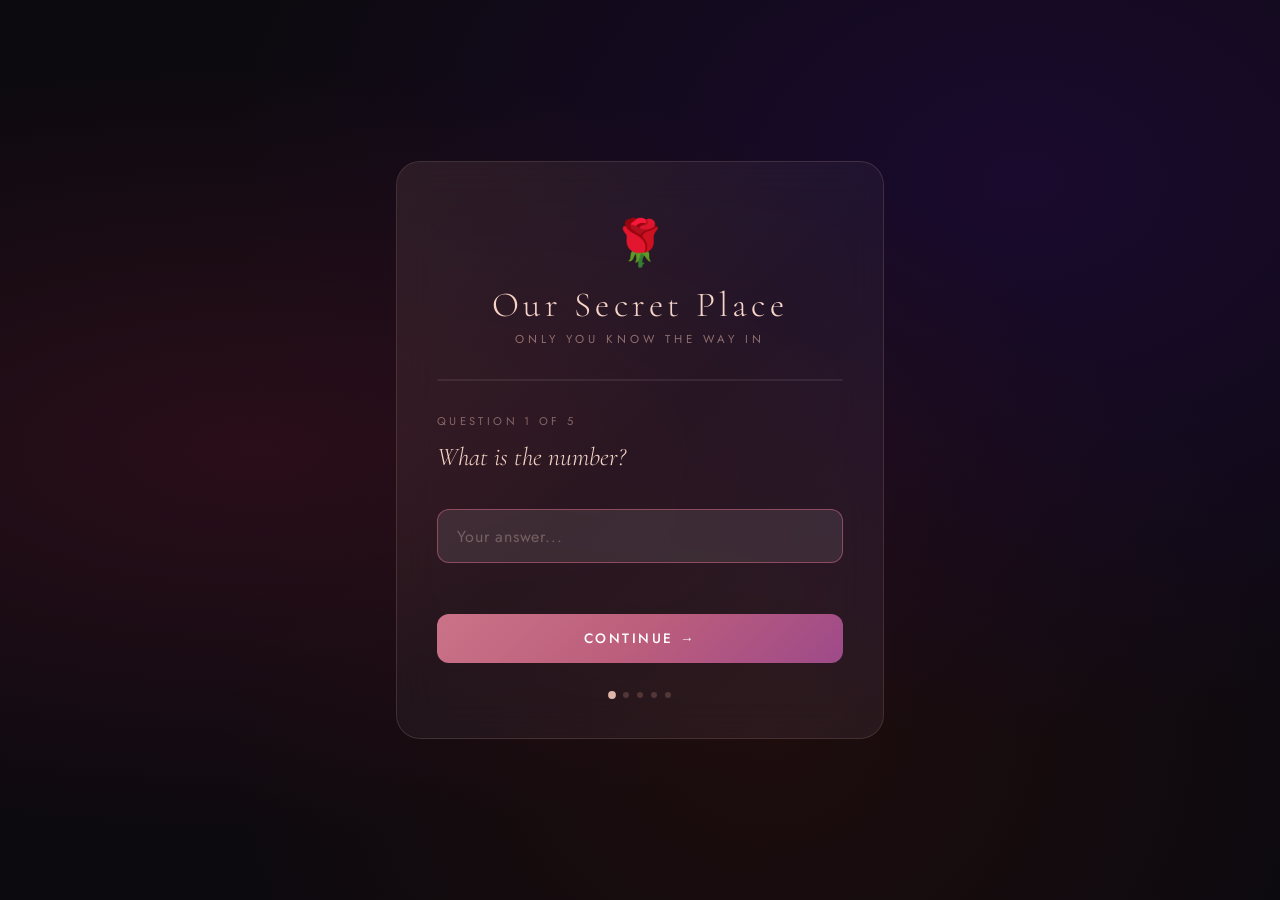
==== home-page.html @ 3a5ce4c2 "new login page added" ====
<!DOCTYPE html>
<html lang="en">
<head>
  <meta charset="UTF-8">
  <meta name="viewport" content="width=device-width, initial-scale=1.0">
  <title>Arsène & Majorine — A Love Story</title>
  <link rel="preconnect" href="https://fonts.googleapis.com">
  <link href="https://fonts.googleapis.com/css2?family=Cormorant+Garamond:ital,wght@0,300;0,400;1,300;1,400&family=Cinzel:wght@400;600&family=Raleway:wght@300;400;500&display=swap" rel="stylesheet">
  <link rel="stylesheet" href="style.css">
  <style>
    /* ===== HOME PAGE ===== */
    .hero {
      height: 100vh;
      display: flex;
      flex-direction: column;
      align-items: center;
      justify-content: center;
      text-align: center;
      position: relative;
      overflow: hidden;
      background: #0a0407;
    }

    .hero::before {
      content: '';
      position: absolute;
      inset: 0;
      background:
        radial-gradient(ellipse 80% 60% at 50% 40%, rgba(180, 60, 80, 0.18) 0%, transparent 70%),
        radial-gradient(ellipse 40% 40% at 20% 80%, rgba(120, 40, 60, 0.12) 0%, transparent 60%),
        radial-gradient(ellipse 40% 40% at 80% 20%, rgba(200, 100, 80, 0.10) 0%, transparent 60%);
      animation: heroGlow 8s ease-in-out infinite alternate;
    }

    @keyframes heroGlow {
      0% { opacity: 0.7; }
      100% { opacity: 1; }
    }

    .rose-petals {
      position: absolute;
      inset: 0;
      pointer-events: none;
      overflow: hidden;
    }

    .petal {
      position: absolute;
      width: 8px;
      height: 12px;
      background: radial-gradient(ellipse at 30% 30%, rgba(220, 100, 100, 0.7), rgba(160, 40, 60, 0.3));
      border-radius: 50% 0 50% 0;
      animation: fall linear infinite;
      opacity: 0;
    }

    @keyframes fall {
      0% { transform: translateY(-20px) rotate(0deg) translateX(0); opacity: 0; }
      10% { opacity: 0.8; }
      90% { opacity: 0.4; }
      100% { transform: translateY(100vh) rotate(360deg) translateX(60px); opacity: 0; }
    }

    .hero-date {
      font-family: 'Raleway', sans-serif;
      font-size: 0.75rem;
      letter-spacing: 0.4em;
      color: rgba(220, 160, 140, 0.7);
      text-transform: uppercase;
      margin-bottom: 2rem;
      animation: fadeUp 1.2s ease forwards;
      opacity: 0;
    }

    .hero-names {
      font-family: 'Cinzel', serif;
      font-size: clamp(2.8rem, 8vw, 7rem);
      font-weight: 400;
      color: #f5e8e0;
      line-height: 1;
      letter-spacing: 0.05em;
      animation: fadeUp 1.2s ease 0.3s forwards;
      opacity: 0;
      position: relative;
    }

    .hero-names .ampersand {
      font-family: 'Cormorant Garamond', serif;
      font-style: italic;
      font-size: 0.8em;
      color: rgba(220, 120, 100, 0.9);
      display: block;
      line-height: 1.2;
    }

    .hero-tagline {
      font-family: 'Cormorant Garamond', serif;
      font-style: italic;
      font-size: clamp(1.1rem, 3vw, 1.6rem);
      color: rgba(245, 220, 200, 0.7);
      margin-top: 1.5rem;
      animation: fadeUp 1.2s ease 0.6s forwards;
      opacity: 0;
    }

    .hero-divider {
      width: 80px;
      height: 1px;
      background: linear-gradient(90deg, transparent, rgba(220, 140, 100, 0.8), transparent);
      margin: 2rem auto;
      animation: fadeUp 1.2s ease 0.9s forwards;
      opacity: 0;
    }

    .hero-nav {
      display: flex;
      gap: clamp(1.5rem, 4vw, 3.5rem);
      animation: fadeUp 1.2s ease 1.2s forwards;
      opacity: 0;
      flex-wrap: wrap;
      justify-content: center;
      padding: 0 1rem;
    }

    .hero-nav a {
      font-family: 'Raleway', sans-serif;
      font-size: 0.7rem;
      letter-spacing: 0.35em;
      text-transform: uppercase;
      color: rgba(245, 220, 200, 0.6);
      text-decoration: none;
      transition: color 0.3s, opacity 0.3s;
      padding: 0.5rem 0;
      position: relative;
    }

    .hero-nav a::after {
      content: '';
      position: absolute;
      bottom: 0;
      left: 0;
      width: 0;
      height: 1px;
      background: rgba(220, 120, 100, 0.8);
      transition: width 0.4s ease;
    }

    .hero-nav a:hover { color: rgba(245, 220, 200, 1); }
    .hero-nav a:hover::after { width: 100%; }

    .scroll-hint {
      position: absolute;
      bottom: 2rem;
      left: 50%;
      transform: translateX(-50%);
      animation: fadeUp 1.2s ease 1.8s forwards, bounce 2s ease 3s infinite;
      opacity: 0;
      color: rgba(245, 220, 200, 0.4);
      font-family: 'Raleway', sans-serif;
      font-size: 0.65rem;
      letter-spacing: 0.3em;
      text-transform: uppercase;
      display: flex;
      flex-direction: column;
      align-items: center;
      gap: 0.5rem;
    }

    .scroll-arrow {
      width: 1px;
      height: 40px;
      background: linear-gradient(to bottom, rgba(220, 140, 100, 0.7), transparent);
      animation: scrollPulse 2s ease-in-out infinite;
    }

    @keyframes scrollPulse {
      0%, 100% { transform: scaleY(1); opacity: 0.7; }
      50% { transform: scaleY(1.3); opacity: 1; }
    }

    @keyframes bounce {
      0%, 100% { transform: translateX(-50%) translateY(0); }
      50% { transform: translateX(-50%) translateY(8px); }
    }

    .portraits-section {
      padding: 8rem 2rem;
      background: #0c0508;
      display: flex;
      flex-direction: column;
      align-items: center;
      gap: 4rem;
    }

    .section-label {
      font-family: 'Raleway', sans-serif;
      font-size: 0.65rem;
      letter-spacing: 0.5em;
      color: rgba(220, 140, 100, 0.6);
      text-transform: uppercase;
    }

    .portraits-grid {
      display: grid;
      grid-template-columns: 1fr 80px 1fr 80px 1fr;
      align-items: center;
      gap: 0;
      max-width: 900px;
      width: 100%;
    }

    .portrait-card {
      display: flex;
      flex-direction: column;
      align-items: center;
      gap: 1.2rem;
      position: relative;
    }

    .portrait-frame {
      width: clamp(140px, 20vw, 220px);
      height: clamp(170px, 25vw, 270px);
      position: relative;
      overflow: hidden;
      border-radius: 2px;
    }

    .portrait-frame::before {
      content: '';
      position: absolute;
      inset: -2px;
      background: linear-gradient(135deg, rgba(220, 120, 100, 0.5), transparent 50%, rgba(160, 80, 120, 0.3));
      z-index: 1;
      pointer-events: none;
    }

    .portrait-frame img {
      width: 100%;
      height: 100%;
      object-fit: cover;
      filter: sepia(20%) contrast(1.05);
      transition: transform 0.6s ease, filter 0.6s ease;
    }

    .portrait-card:hover .portrait-frame img {
      transform: scale(1.05);
      filter: sepia(0%) contrast(1.1);
    }

    .portrait-name {
      font-family: 'Cinzel', serif;
      font-size: 0.75rem;
      letter-spacing: 0.3em;
      color: rgba(245, 220, 200, 0.6);
      text-transform: uppercase;
    }

    .portrait-divider {
      display: flex;
      flex-direction: column;
      align-items: center;
      gap: 0.5rem;
      color: rgba(220, 140, 100, 0.4);
    }

    .portrait-divider .line {
      width: 1px;
      height: 50px;
      background: linear-gradient(to bottom, transparent, rgba(220, 140, 100, 0.4), transparent);
    }

    .portrait-divider .heart {
      font-size: 1rem;
      color: rgba(220, 100, 100, 0.7);
      animation: heartPulse 2s ease-in-out infinite;
    }

    @keyframes heartPulse {
      0%, 100% { transform: scale(1); }
      50% { transform: scale(1.2); }
    }

    .cta-section {
      padding: 6rem 2rem;
      background: #0a0407;
      display: flex;
      flex-direction: column;
      align-items: center;
      gap: 3rem;
      text-align: center;
    }

    .cta-heading {
      font-family: 'Cormorant Garamond', serif;
      font-style: italic;
      font-size: clamp(1.8rem, 5vw, 3.5rem);
      color: rgba(245, 220, 200, 0.85);
      max-width: 600px;
      line-height: 1.3;
    }

    .cta-buttons {
      display: flex;
      gap: 1.5rem;
      flex-wrap: wrap;
      justify-content: center;
    }

    .btn {
      font-family: 'Raleway', sans-serif;
      font-size: 0.7rem;
      letter-spacing: 0.3em;
      text-transform: uppercase;
      text-decoration: none;
      padding: 1rem 2.5rem;
      border: 1px solid rgba(220, 140, 100, 0.4);
      color: rgba(245, 220, 200, 0.8);
      transition: all 0.4s ease;
      position: relative;
      overflow: hidden;
    }

    .btn::before {
      content: '';
      position: absolute;
      inset: 0;
      background: linear-gradient(135deg, rgba(180, 60, 80, 0.3), rgba(220, 100, 60, 0.2));
      transform: translateX(-100%);
      transition: transform 0.4s ease;
    }

    .btn:hover::before { transform: translateX(0); }
    .btn:hover { border-color: rgba(220, 140, 100, 0.8); color: #f5e8e0; }

    .btn.filled {
      background: linear-gradient(135deg, rgba(160, 50, 70, 0.8), rgba(200, 80, 60, 0.6));
      border-color: rgba(220, 120, 100, 0.6);
      color: #f5e8e0;
    }

    @keyframes fadeUp {
      from { opacity: 0; transform: translateY(30px); }
      to { opacity: 1; transform: translateY(0); }
    }

    @media (max-width: 600px) {
      .portraits-grid {
        grid-template-columns: 1fr;
        gap: 3rem;
      }
      .portrait-divider { display: none; }
    }
  </style>
</head>
<body>

  <!-- NAV -->
  <nav class="top-nav" id="topNav">
    <a href="index.html" class="nav-logo">A&M</a>
    <div class="nav-links">
      <a href="index.html" class="active">Home</a>
      <a href="story.html">Our Story</a>
      <a href="memories.html">Memories</a>
      <a href="letter.html">Write to Me</a>
    </div>
    <div class="nav-hamburger" onclick="toggleNav()">
      <span></span><span></span><span></span>
    </div>
  </nav>

  <!-- MOBILE NAV -->
  <div class="mobile-nav" id="mobileNav">
    <a href="index.html" onclick="toggleNav()">Home</a>
    <a href="story.html" onclick="toggleNav()">Our Story</a>
    <a href="memories.html" onclick="toggleNav()">Memories</a>
    <a href="letter.html" onclick="toggleNav()">Write to Me</a>
  </div>

  <main>
    <!-- HERO -->
    <section class="hero">
      <div class="rose-petals" id="petals"></div>

      <p class="hero-date">Since 27th September 2025</p>

      <h1 class="hero-names">
        Arsène
        <span class="ampersand">&amp;</span>
        Majorine
      </h1>

      <p class="hero-tagline">Love, Life & Memories</p>
      <div class="hero-divider"></div>

      <nav class="hero-nav">
        <a href="story.html">Our Story</a>
        <a href="memories.html">Memories</a>
        <a href="letter.html">Write to Me</a>
      </nav>

      <div class="scroll-hint">
        <div class="scroll-arrow"></div>
        Explore
      </div>
    </section>

    <!-- PORTRAITS -->
    <section class="portraits-section">
      <p class="section-label">The Two of Us</p>

      <div class="portraits-grid">
        <div class="portrait-card">
          <div class="portrait-frame">
            <img src="majorine3.jpg" alt="Majorine" onerror="this.style.background='linear-gradient(135deg, #3a1020, #1a0510)'; this.style.display='block'; this.style.minHeight='200px'">
          </div>
          <span class="portrait-name">Majorine</span>
        </div>

        <div class="portrait-divider">
          <div class="line"></div>
          <span class="heart">♥</span>
          <div class="line"></div>
        </div>

        <div class="portrait-card">
          <div class="portrait-frame">
            <img src="image-story2.png" alt="Together" onerror="this.style.background='linear-gradient(135deg, #2a1015, #150508)'; this.style.display='block'; this.style.minHeight='200px'">
          </div>
          <span class="portrait-name">Together</span>
        </div>

        <div class="portrait-divider">
          <div class="line"></div>
          <span class="heart">♥</span>
          <div class="line"></div>
        </div>

        <div class="portrait-card">
          <div class="portrait-frame">
            <img src="arsene cropped1.jpg" alt="Arsène" onerror="this.style.background='linear-gradient(135deg, #1a0510, #3a1020)'; this.style.display='block'; this.style.minHeight='200px'">
          </div>
          <span class="portrait-name">Arsène</span>
        </div>
      </div>
    </section>

    <!-- CTA -->
    <section class="cta-section">
      <div class="section-label">Begin the Journey</div>
      <h2 class="cta-heading">"Sometimes love doesn't begin with a spark — it begins with two people standing on a narrow path, unwilling to move."</h2>
      <div class="cta-buttons">
        <a href="story.html" class="btn filled">Read Our Story</a>
        <a href="memories.html" class="btn">View Memories</a>
        <a href="letter.html" class="btn">Write to Me</a>
      </div>
    </section>
  </main>

  <footer class="site-footer">
    <p>Made with ♥ for Majorine &mdash; <span>Forever Yours, Arsène</span></p>
  </footer>

  <script src="main.js"></script>
  <script>
    // Rose petals
    const petalContainer = document.getElementById('petals');
    for (let i = 0; i < 25; i++) {
      const petal = document.createElement('div');
      petal.className = 'petal';
      petal.style.cssText = `
        left: ${Math.random() * 100}%;
        animation-delay: ${Math.random() * 12}s;
        animation-duration: ${8 + Math.random() * 8}s;
        width: ${6 + Math.random() * 8}px;
        height: ${9 + Math.random() * 8}px;
        opacity: 0;
        border-radius: ${Math.random() > 0.5 ? '50% 0 50% 0' : '0 50% 0 50%'};
      `;
      petalContainer.appendChild(petal);
    }

if(localStorage.getItem("authenticated") !== "true"){
   window.location.href = "index.html";
}

  </script>
</body>
</html>
---- style.css ----
/* ===========================
   ARSÈNE & MAJORINE — SHARED STYLES
   =========================== */

*, *::before, *::after {
  box-sizing: border-box;
  margin: 0;
  padding: 0;
}

:root {
  --deep-bg: #0a0407;
  --panel-bg: #0e0609;
  --rose: rgba(200, 80, 80, 0.9);
  --rose-light: rgba(240, 160, 130, 0.8);
  --cream: #f5e8e0;
  --cream-muted: rgba(245, 220, 200, 0.65);
  --gold: rgba(210, 170, 100, 0.7);
  --border: rgba(200, 140, 110, 0.2);
  --border-hover: rgba(220, 140, 100, 0.6);
  --font-display: 'Cinzel', serif;
  --font-body: 'Cormorant Garamond', serif;
  --font-ui: 'Raleway', sans-serif;
}

html { scroll-behavior: smooth; }

body {
  background: var(--deep-bg);
  color: var(--cream-muted);
  font-family: var(--font-body);
  font-size: 1rem;
  line-height: 1.8;
  -webkit-font-smoothing: antialiased;
  cursor: default;
}

/* ===== CURSOR ===== */
body * { cursor: default; }
a, button { cursor: pointer; }

/* ===== TOP NAV ===== */
.top-nav {
  position: fixed;
  top: 0;
  left: 0;
  right: 0;
  z-index: 100;
  display: flex;
  align-items: center;
  justify-content: space-between;
  padding: 1.5rem 3rem;
  transition: all 0.5s ease;
}

.top-nav.scrolled {
  background: rgba(10, 4, 7, 0.95);
  backdrop-filter: blur(20px);
  padding: 1rem 3rem;
  border-bottom: 1px solid var(--border);
}

.nav-logo {
  font-family: var(--font-display);
  font-size: 1.1rem;
  letter-spacing: 0.2em;
  color: var(--rose-light);
  text-decoration: none;
  transition: color 0.3s;
}

.nav-links {
  display: flex;
  gap: 2.5rem;
  list-style: none;
}

.nav-links a {
  font-family: var(--font-ui);
  font-size: 0.68rem;
  letter-spacing: 0.3em;
  text-transform: uppercase;
  color: var(--cream-muted);
  text-decoration: none;
  transition: color 0.3s;
  position: relative;
  padding-bottom: 2px;
}

.nav-links a::after {
  content: '';
  position: absolute;
  bottom: 0;
  left: 0;
  width: 0;
  height: 1px;
  background: var(--rose);
  transition: width 0.4s ease;
}

.nav-links a:hover,
.nav-links a.active {
  color: var(--cream);
}

.nav-links a:hover::after,
.nav-links a.active::after {
  width: 100%;
}

/* HAMBURGER */
.nav-hamburger {
  display: none;
  flex-direction: column;
  gap: 5px;
  cursor: pointer;
  padding: 4px;
}

.nav-hamburger span {
  display: block;
  width: 22px;
  height: 1px;
  background: var(--cream-muted);
  transition: all 0.3s;
}

/* MOBILE NAV */
.mobile-nav {
  position: fixed;
  top: 0;
  right: -100%;
  width: 260px;
  height: 100vh;
  background: rgba(10, 4, 7, 0.98);
  backdrop-filter: blur(30px);
  z-index: 200;
  display: flex;
  flex-direction: column;
  align-items: center;
  justify-content: center;
  gap: 2.5rem;
  transition: right 0.4s ease;
  border-left: 1px solid var(--border);
}

.mobile-nav.open { right: 0; }

.mobile-nav a {
  font-family: var(--font-display);
  font-size: 1rem;
  letter-spacing: 0.2em;
  color: var(--cream-muted);
  text-decoration: none;
  transition: color 0.3s;
}

.mobile-nav a:hover { color: var(--cream); }

/* ===== FOOTER ===== */
.site-footer {
  padding: 4rem 2rem;
  text-align: center;
  border-top: 1px solid var(--border);
  font-family: var(--font-body);
  font-style: italic;
  font-size: 0.95rem;
  color: rgba(245, 220, 200, 0.35);
}

.site-footer span {
  color: rgba(220, 140, 100, 0.6);
}

/* ===== PAGE HERO (inner pages) ===== */
.page-hero {
  min-height: 45vh;
  display: flex;
  flex-direction: column;
  align-items: center;
  justify-content: flex-end;
  padding-bottom: 4rem;
  text-align: center;
  position: relative;
  background: linear-gradient(to bottom, #0a0407, rgba(10,4,7,0));
}

.page-hero-label {
  font-family: var(--font-ui);
  font-size: 0.65rem;
  letter-spacing: 0.5em;
  color: rgba(220, 140, 100, 0.5);
  text-transform: uppercase;
  margin-bottom: 1rem;
}

.page-hero-title {
  font-family: var(--font-display);
  font-size: clamp(2rem, 6vw, 4.5rem);
  color: var(--cream);
  font-weight: 400;
  letter-spacing: 0.05em;
}

.page-hero-sub {
  font-family: var(--font-body);
  font-style: italic;
  font-size: clamp(1rem, 2.5vw, 1.4rem);
  color: var(--cream-muted);
  margin-top: 0.8rem;
}

.thin-divider {
  width: 60px;
  height: 1px;
  background: linear-gradient(90deg, transparent, rgba(220, 140, 100, 0.6), transparent);
  margin: 1.5rem auto;
}

/* ===== RESPONSIVE ===== */
@media (max-width: 768px) {
  .top-nav { padding: 1.2rem 1.5rem; }
  .top-nav.scrolled { padding: 0.8rem 1.5rem; }
  .nav-links { display: none; }
  .nav-hamburger { display: flex; }
}
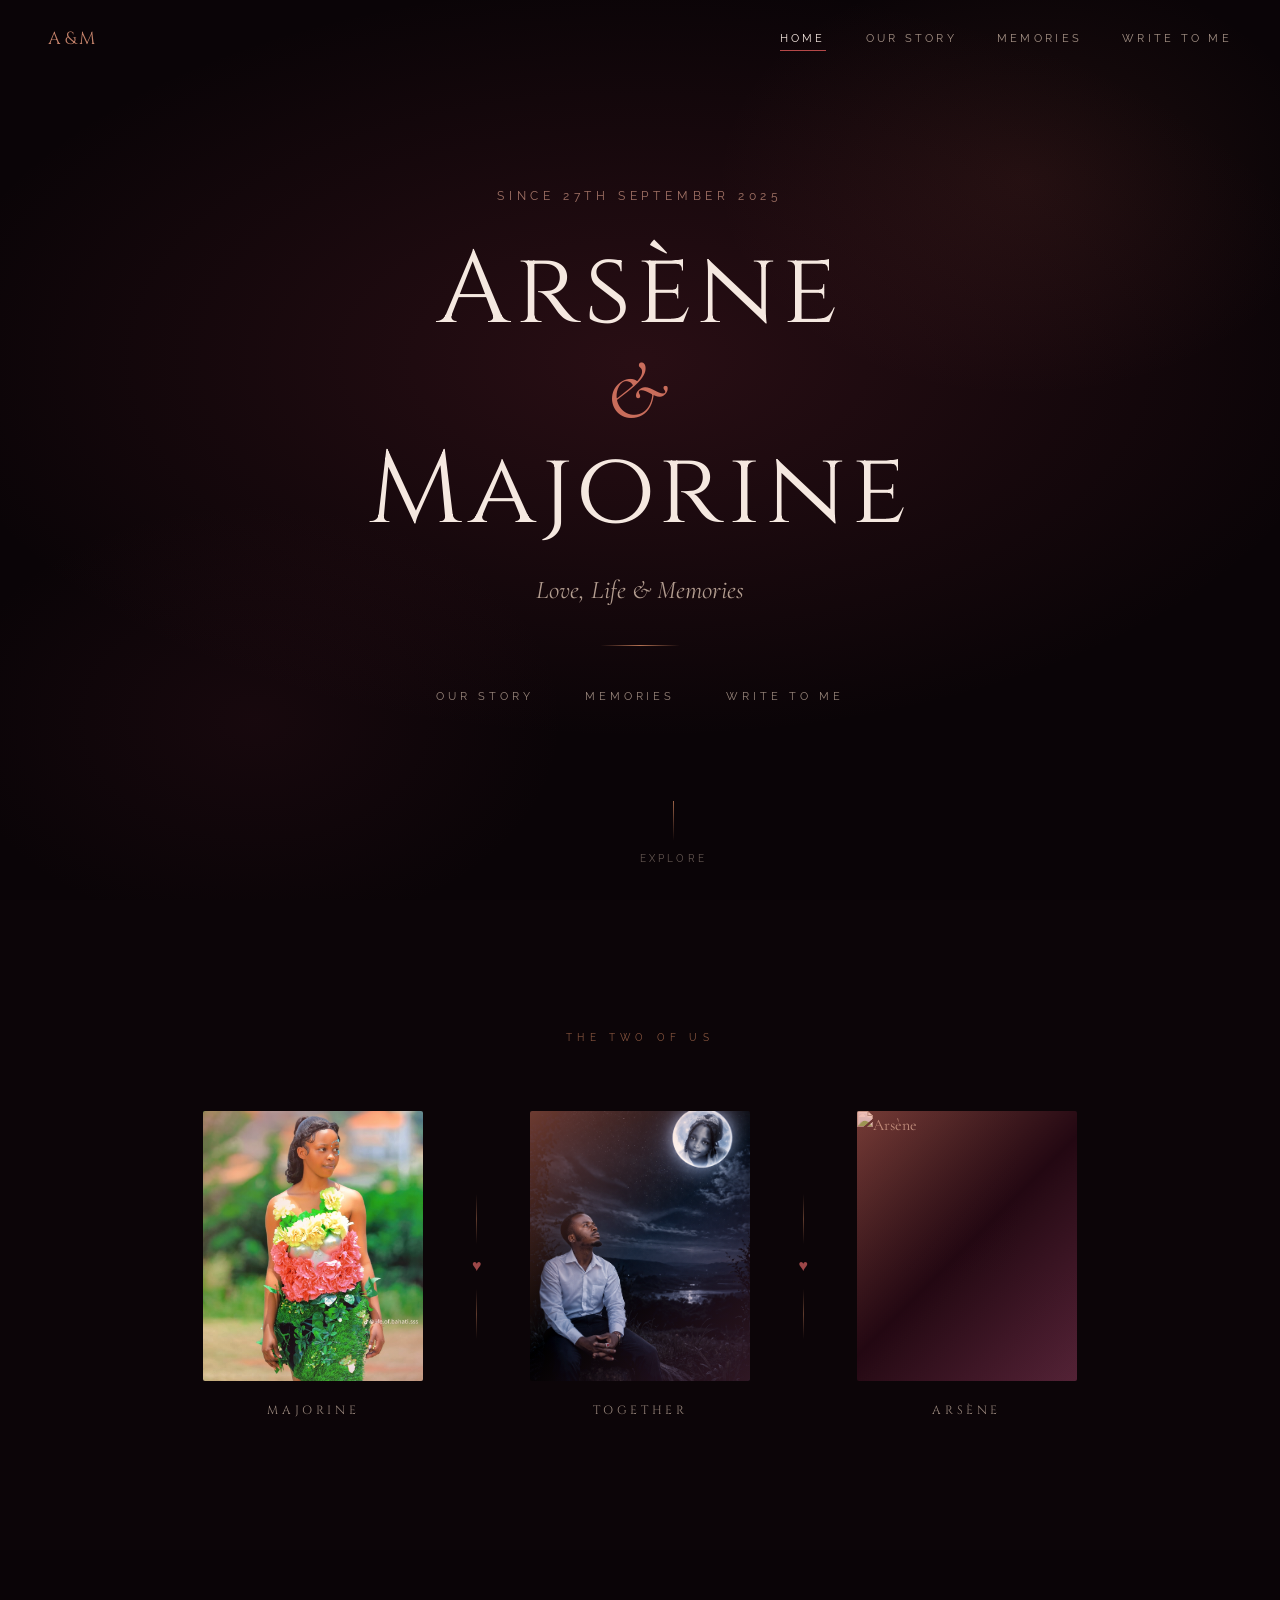
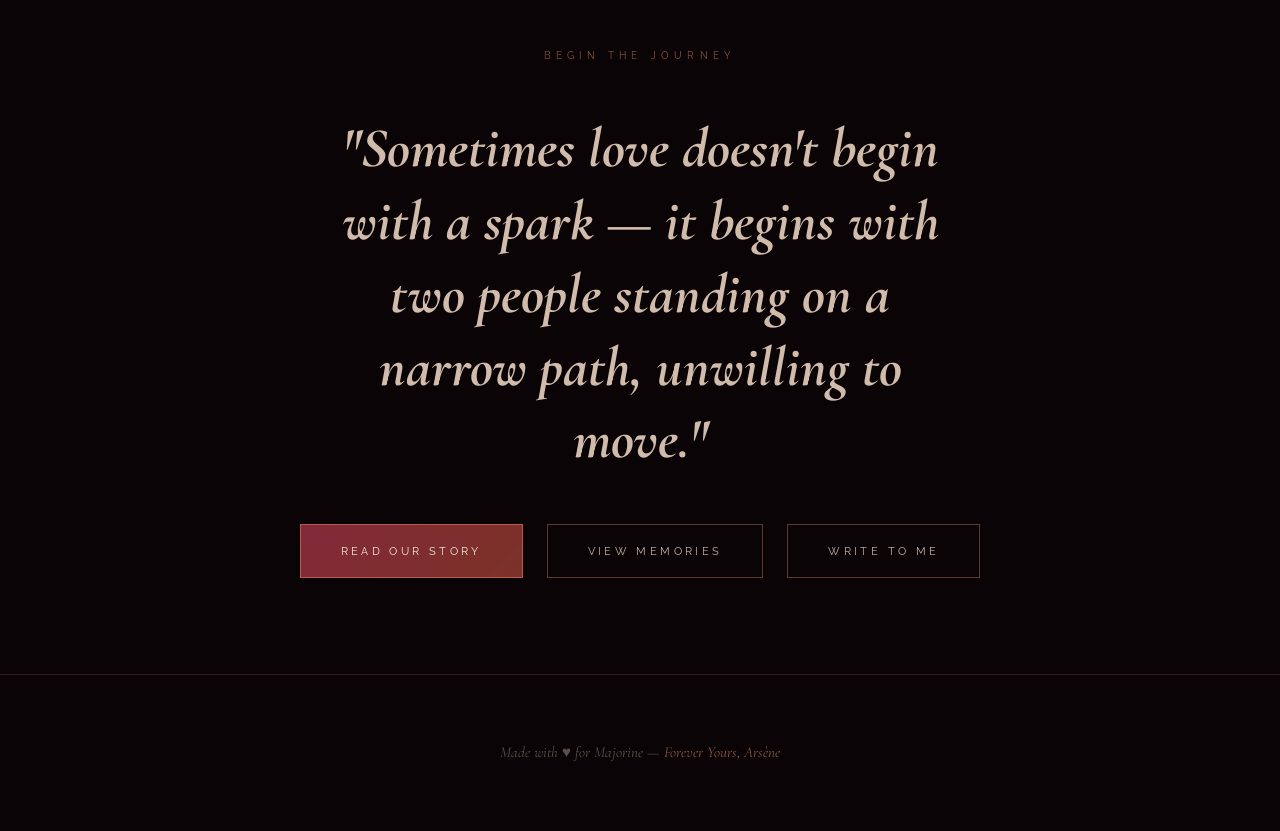
==== commit 4ec6060f: "i have fixed a bug" ====
--- a/home-page.html
+++ b/home-page.html
@@ -356,9 +356,9 @@
 
   <!-- NAV -->
   <nav class="top-nav" id="topNav">
-    <a href="index.html" class="nav-logo">A&M</a>
+    <a href="home-page.html" class="nav-logo">A&M</a>
     <div class="nav-links">
-      <a href="index.html" class="active">Home</a>
+      <a href="home-page.html" class="active">Home</a>
       <a href="story.html">Our Story</a>
       <a href="memories.html">Memories</a>
       <a href="letter.html">Write to Me</a>
@@ -370,7 +370,7 @@
 
   <!-- MOBILE NAV -->
   <div class="mobile-nav" id="mobileNav">
-    <a href="index.html" onclick="toggleNav()">Home</a>
+    <a href="home-page.html" onclick="toggleNav()">Home</a>
     <a href="story.html" onclick="toggleNav()">Our Story</a>
     <a href="memories.html" onclick="toggleNav()">Memories</a>
     <a href="letter.html" onclick="toggleNav()">Write to Me</a>
@@ -479,10 +479,6 @@
       petalContainer.appendChild(petal);
     }
 
-if(localStorage.getItem("authenticated") !== "true"){
-   window.location.href = "index.html";
-}
-
   </script>
 </body>
 </html>
--- a/style.css
+++ b/style.css
@@ -1,6 +1,11 @@
 /* ===========================
-   ARSÈNE & MAJORINE — SHARED STYLES
+   ARSÈNE & MAJORINE
    =========================== */
+html, body {
+  overflow-x: hidden;
+  width: 100%;
+}
+
 
 *, *::before, *::after {
   box-sizing: border-box;
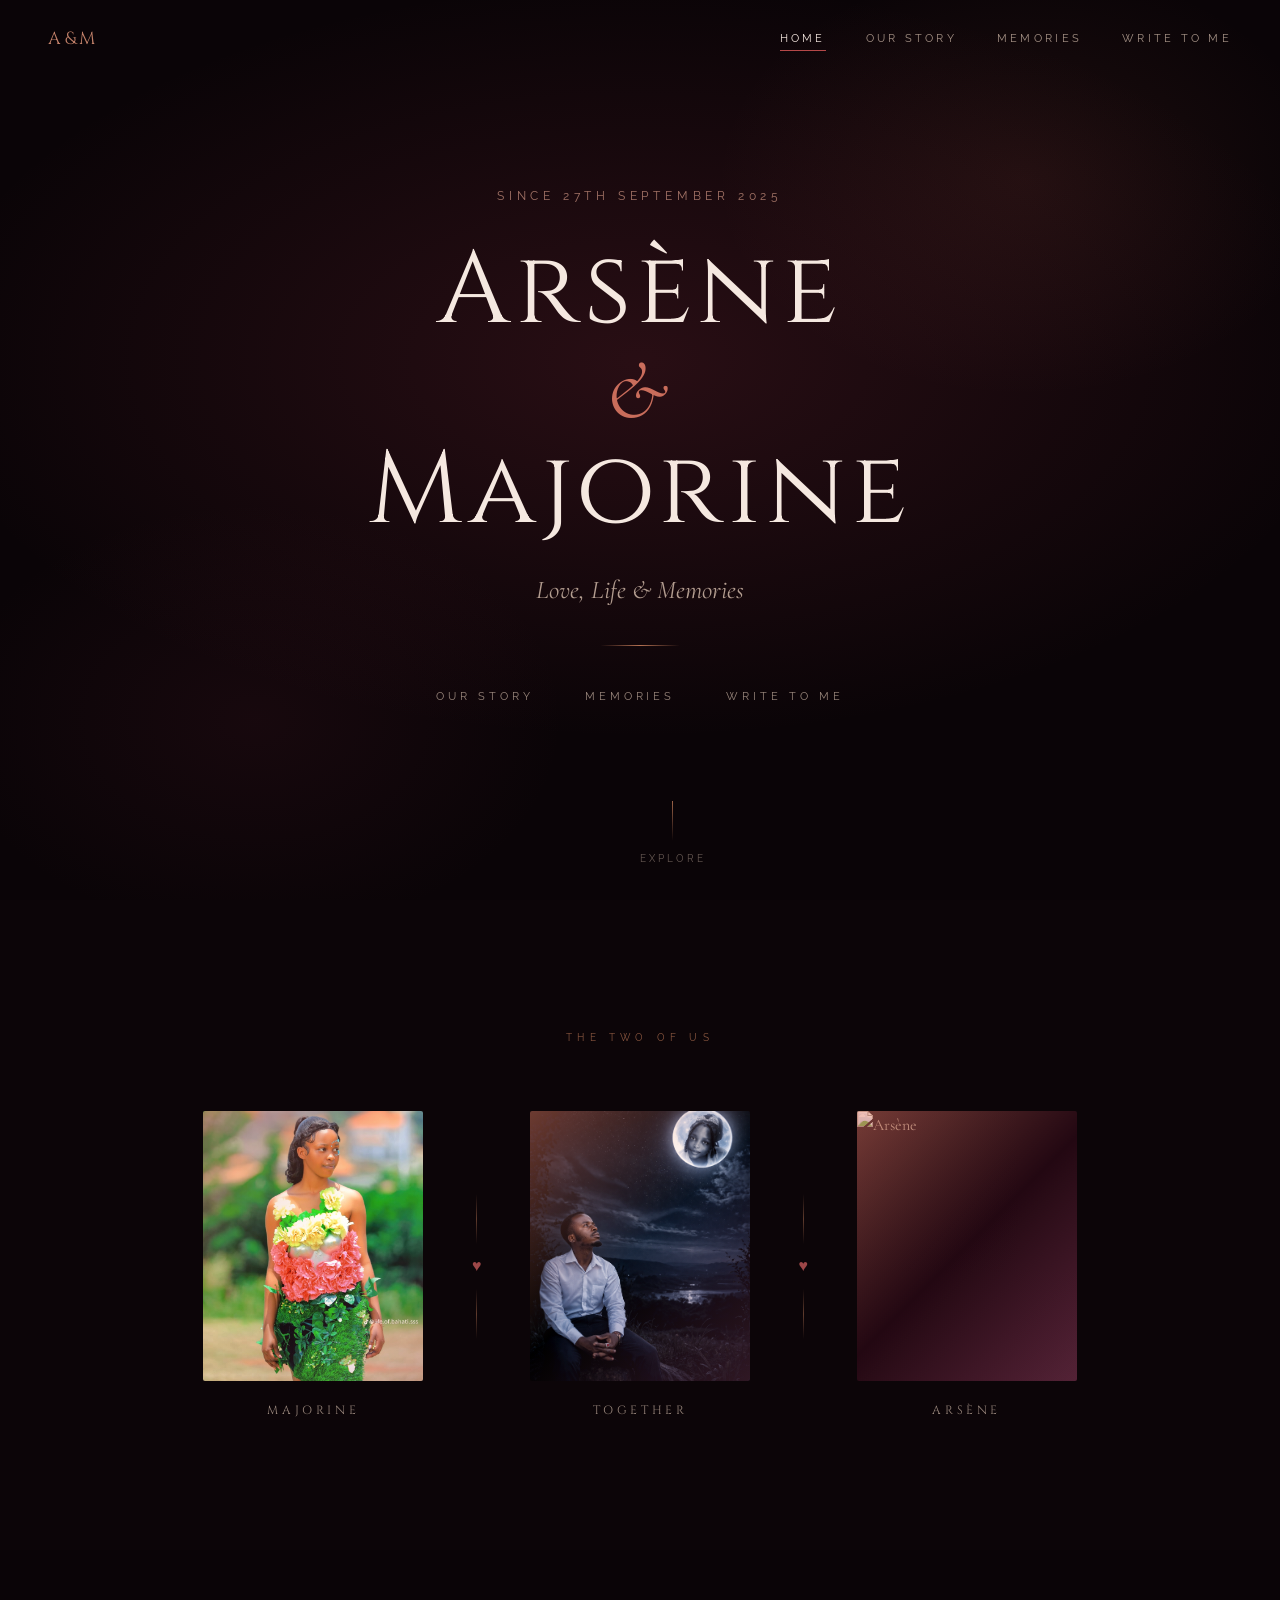
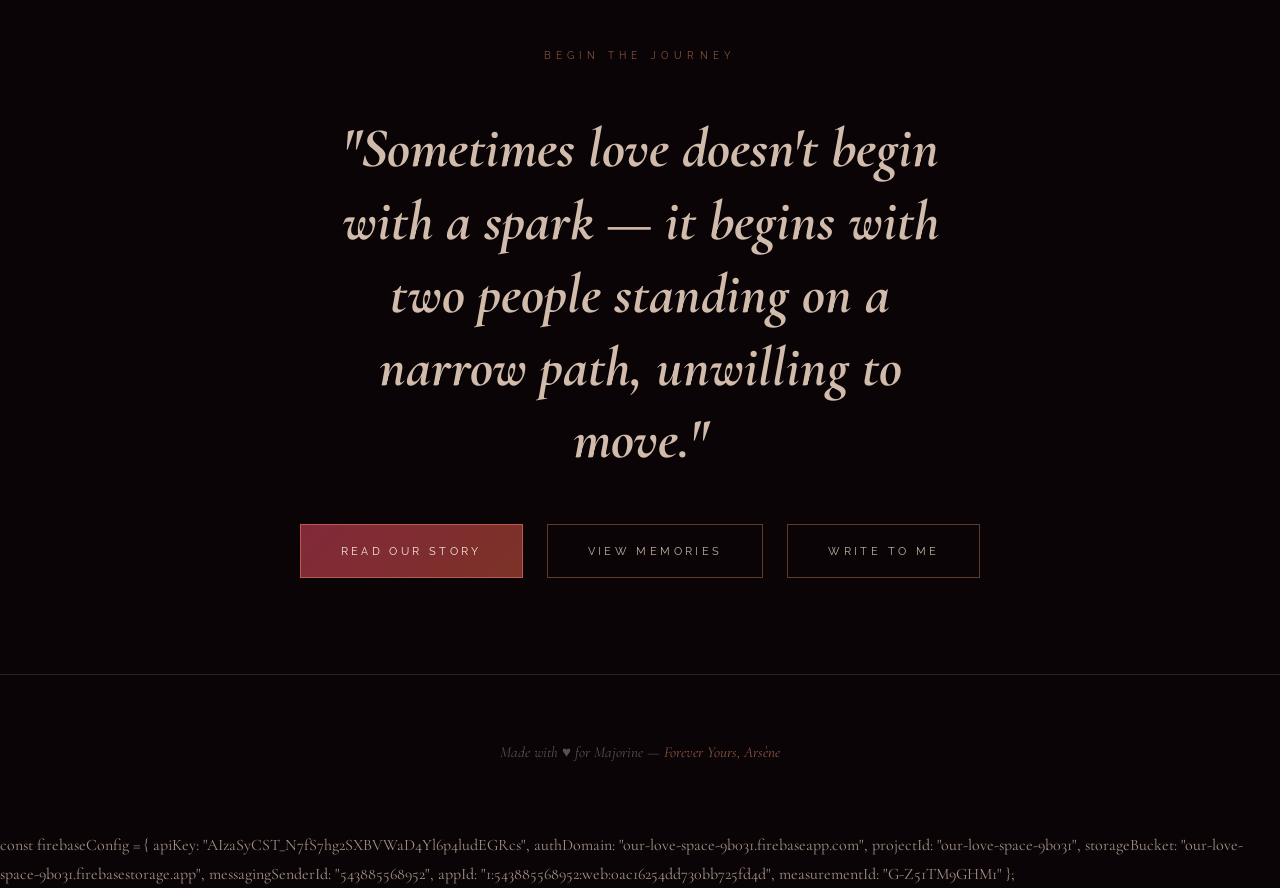
==== commit a8eff4d8: "added a texting section" ====
--- a/home-page.html
+++ b/home-page.html
@@ -481,4 +481,15 @@
 
   </script>
 </body>
-</html>+</html>
+
+
+  const firebaseConfig = {
+    apiKey: "AIzaSyCST_N7fS7hg2SXBVWaD4Yl6p4ludEGRcs",
+    authDomain: "our-love-space-9b031.firebaseapp.com",
+    projectId: "our-love-space-9b031",
+    storageBucket: "our-love-space-9b031.firebasestorage.app",
+    messagingSenderId: "543885568952",
+    appId: "1:543885568952:web:0ac16254dd730bb725fd4d",
+    measurementId: "G-Z51TM9GHM1"
+  };
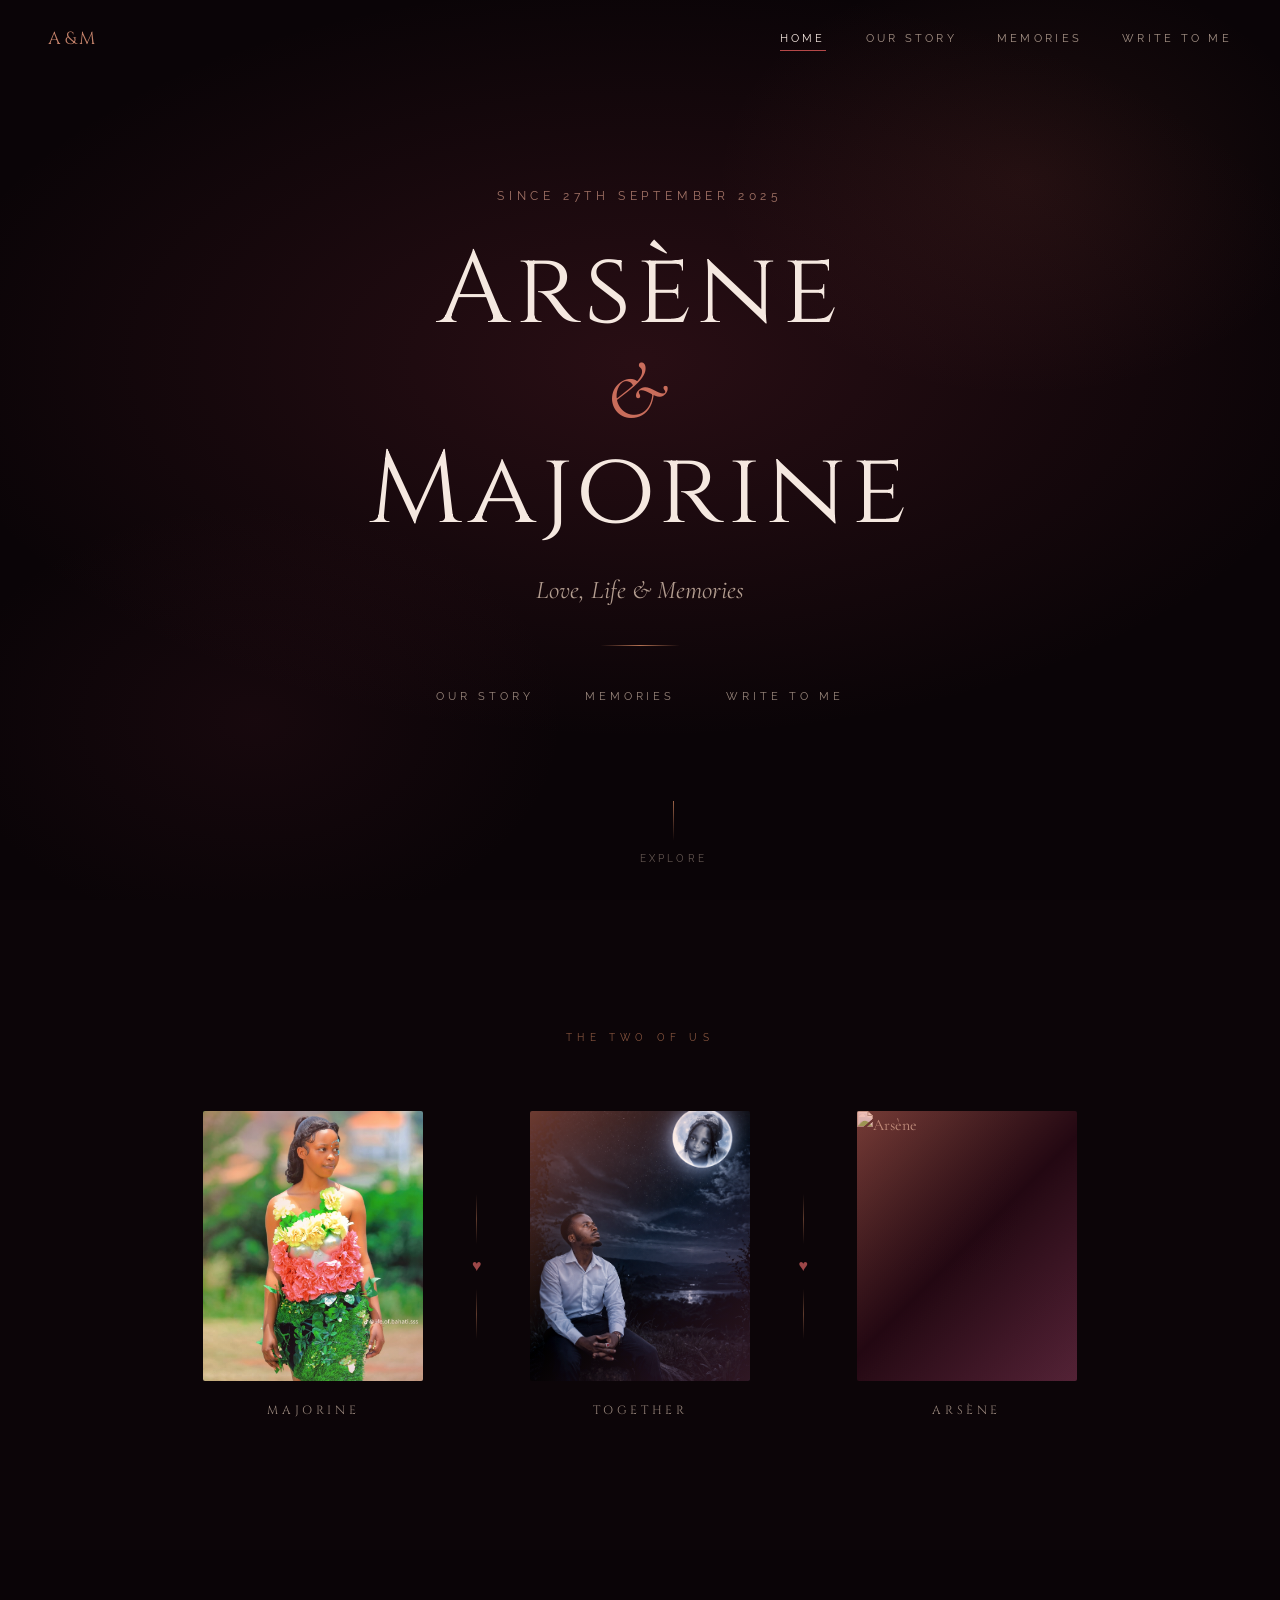
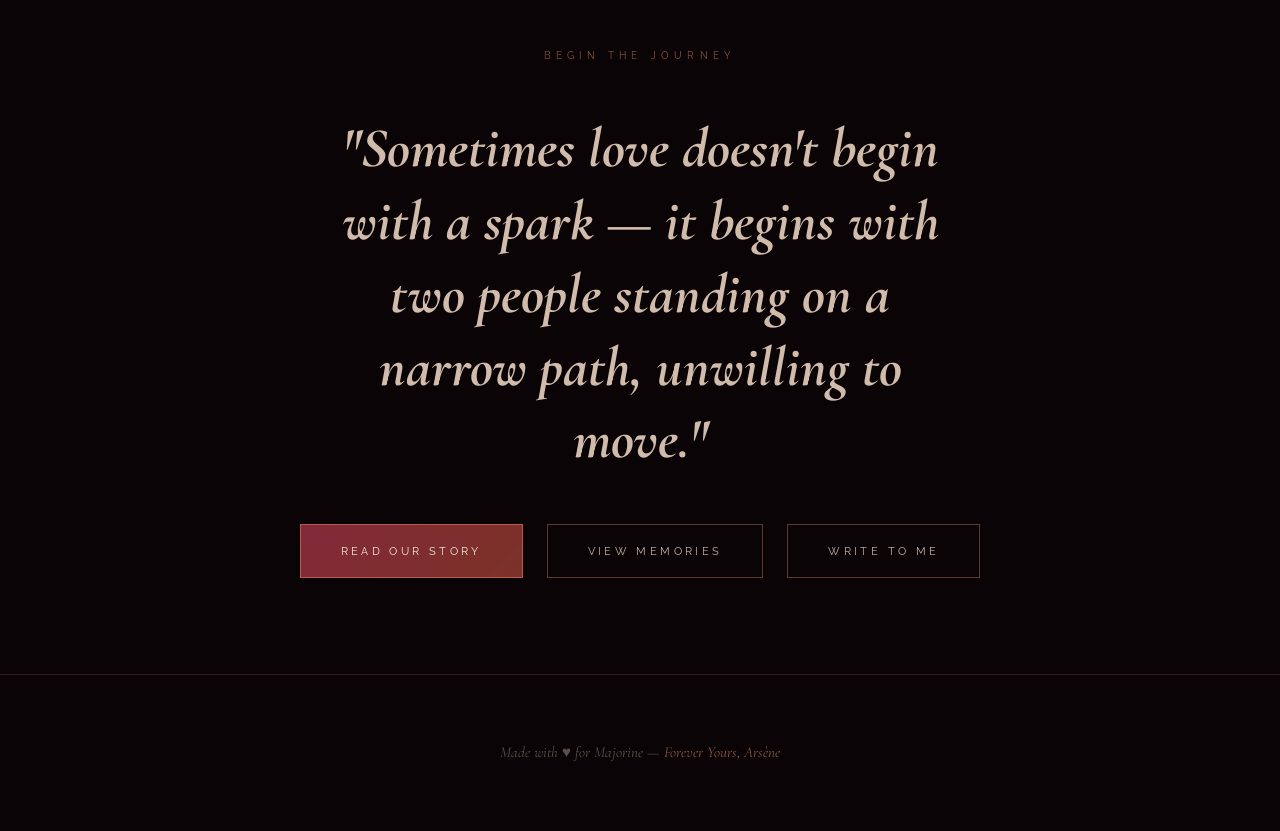
==== commit 02607b1d: "passwords" ====
--- a/home-page.html
+++ b/home-page.html
@@ -482,14 +482,3 @@
   </script>
 </body>
 </html>
-
-
-  const firebaseConfig = {
-    apiKey: "AIzaSyCST_N7fS7hg2SXBVWaD4Yl6p4ludEGRcs",
-    authDomain: "our-love-space-9b031.firebaseapp.com",
-    projectId: "our-love-space-9b031",
-    storageBucket: "our-love-space-9b031.firebasestorage.app",
-    messagingSenderId: "543885568952",
-    appId: "1:543885568952:web:0ac16254dd730bb725fd4d",
-    measurementId: "G-Z51TM9GHM1"
-  };
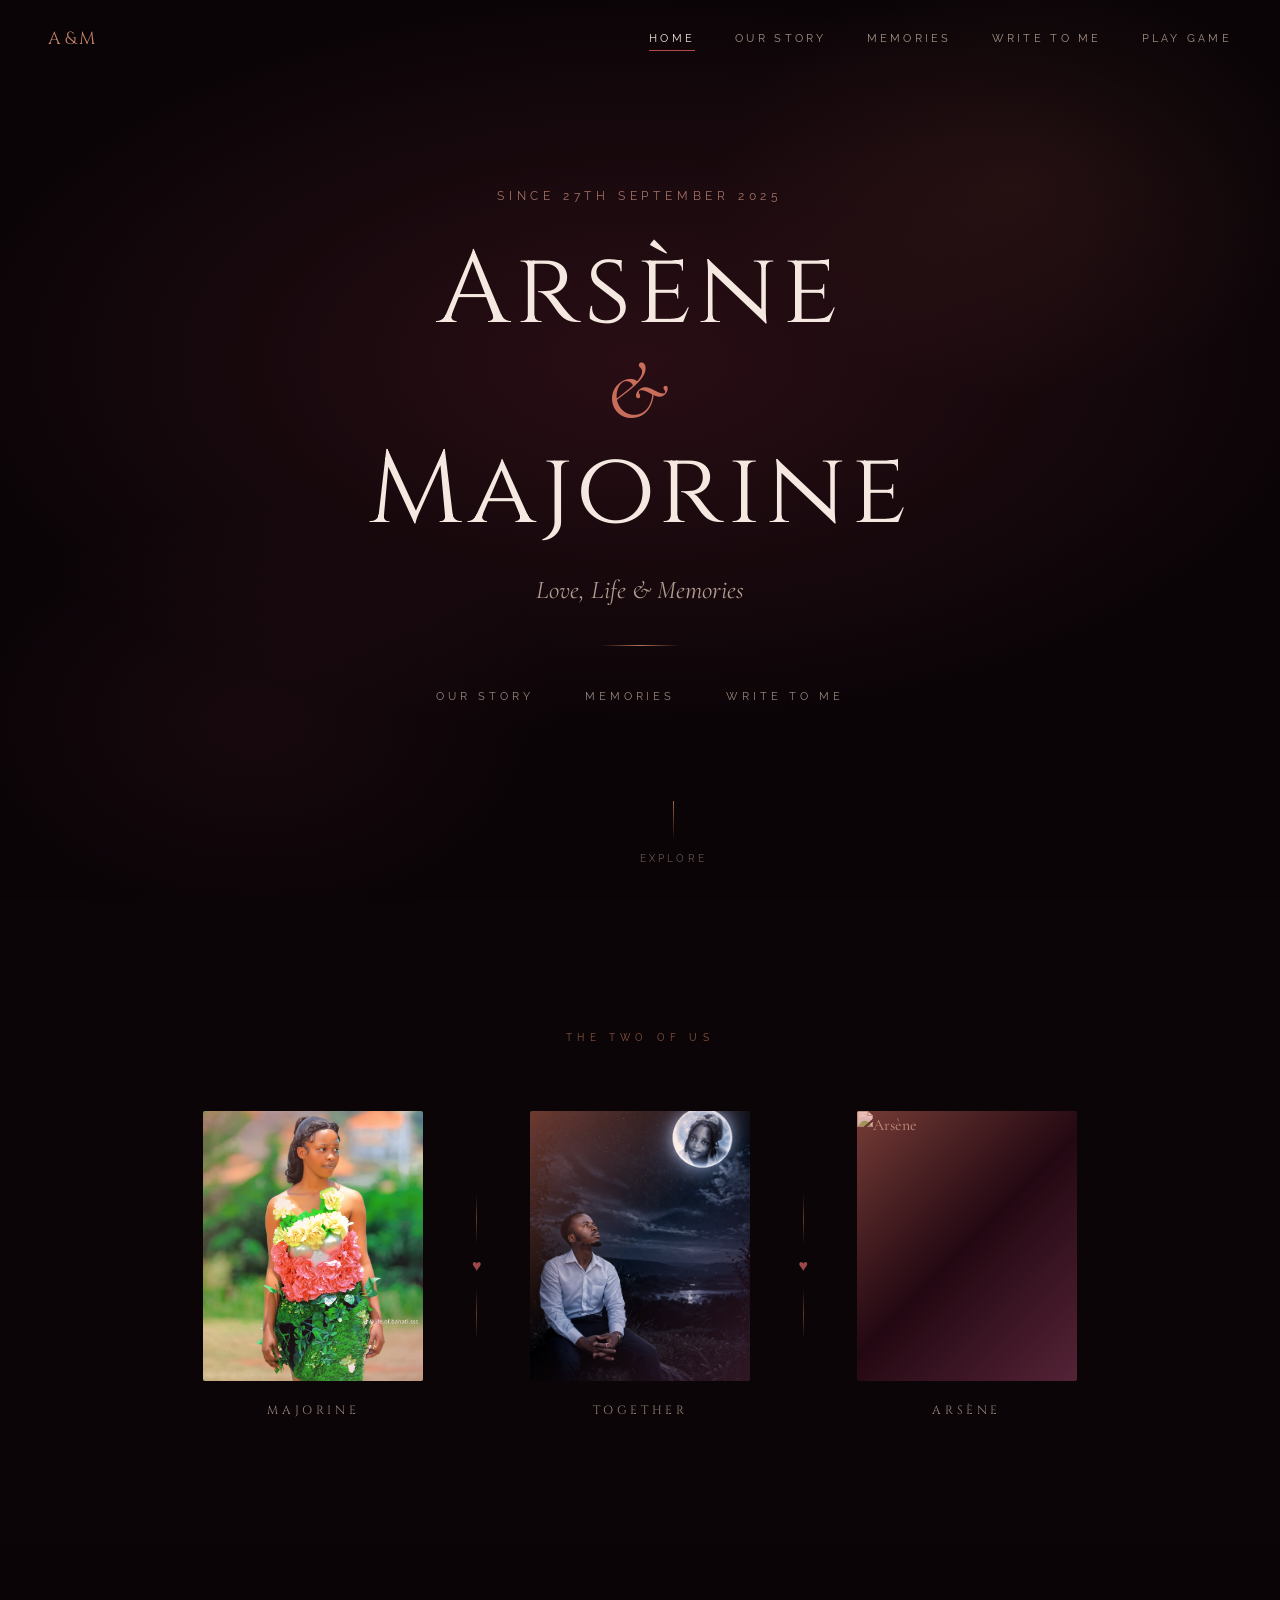
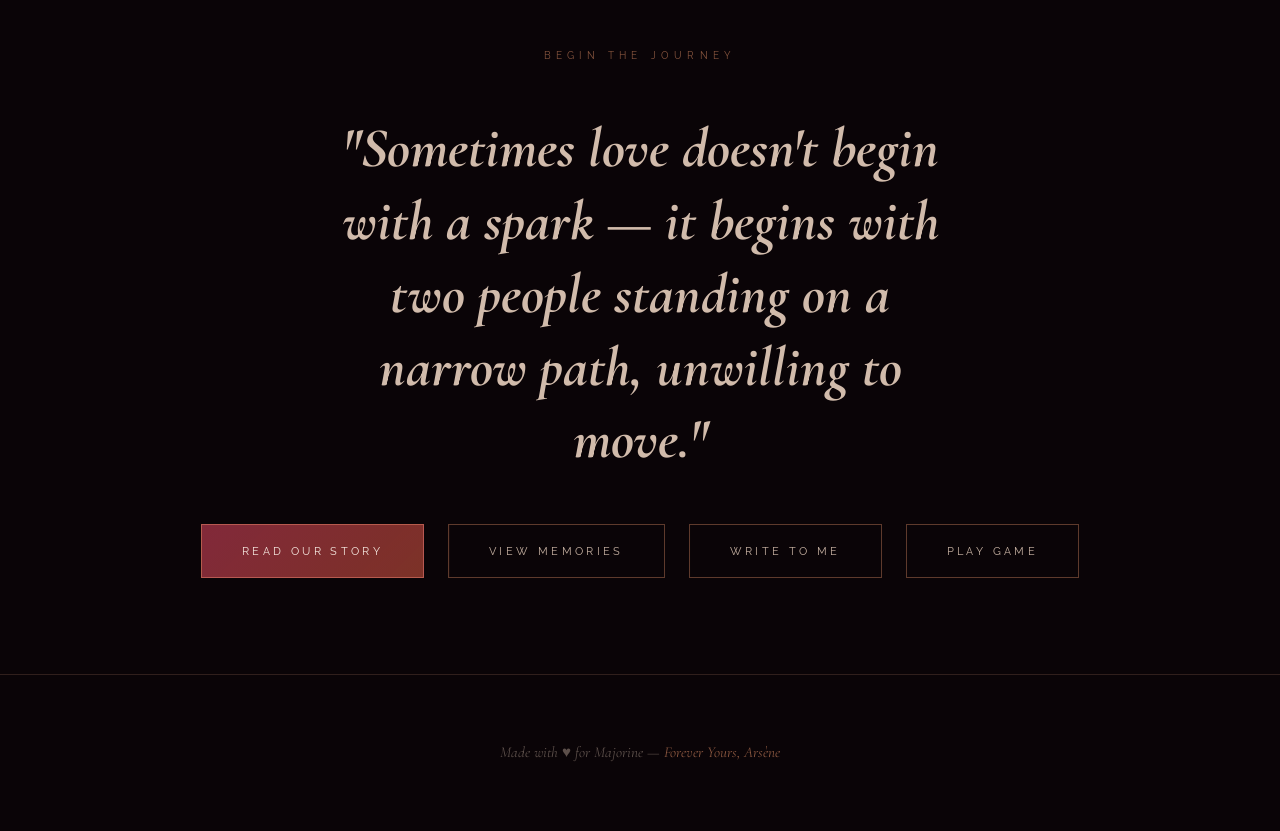
==== commit 9c3a8233: "games" ====
--- a/home-page.html
+++ b/home-page.html
@@ -362,6 +362,7 @@
       <a href="story.html">Our Story</a>
       <a href="memories.html">Memories</a>
       <a href="letter.html">Write to Me</a>
+      <a href="game.html">Play Game</a>
     </div>
     <div class="nav-hamburger" onclick="toggleNav()">
       <span></span><span></span><span></span>
@@ -374,6 +375,7 @@
     <a href="story.html" onclick="toggleNav()">Our Story</a>
     <a href="memories.html" onclick="toggleNav()">Memories</a>
     <a href="letter.html" onclick="toggleNav()">Write to Me</a>
+    <a href="game.html" onclick="toggleNav()">Play Game</a>
   </div>
 
   <main>
@@ -452,6 +454,7 @@
         <a href="story.html" class="btn filled">Read Our Story</a>
         <a href="memories.html" class="btn">View Memories</a>
         <a href="letter.html" class="btn">Write to Me</a>
+        <a href="game.html" class="btn">Play Game</a>
       </div>
     </section>
   </main>
